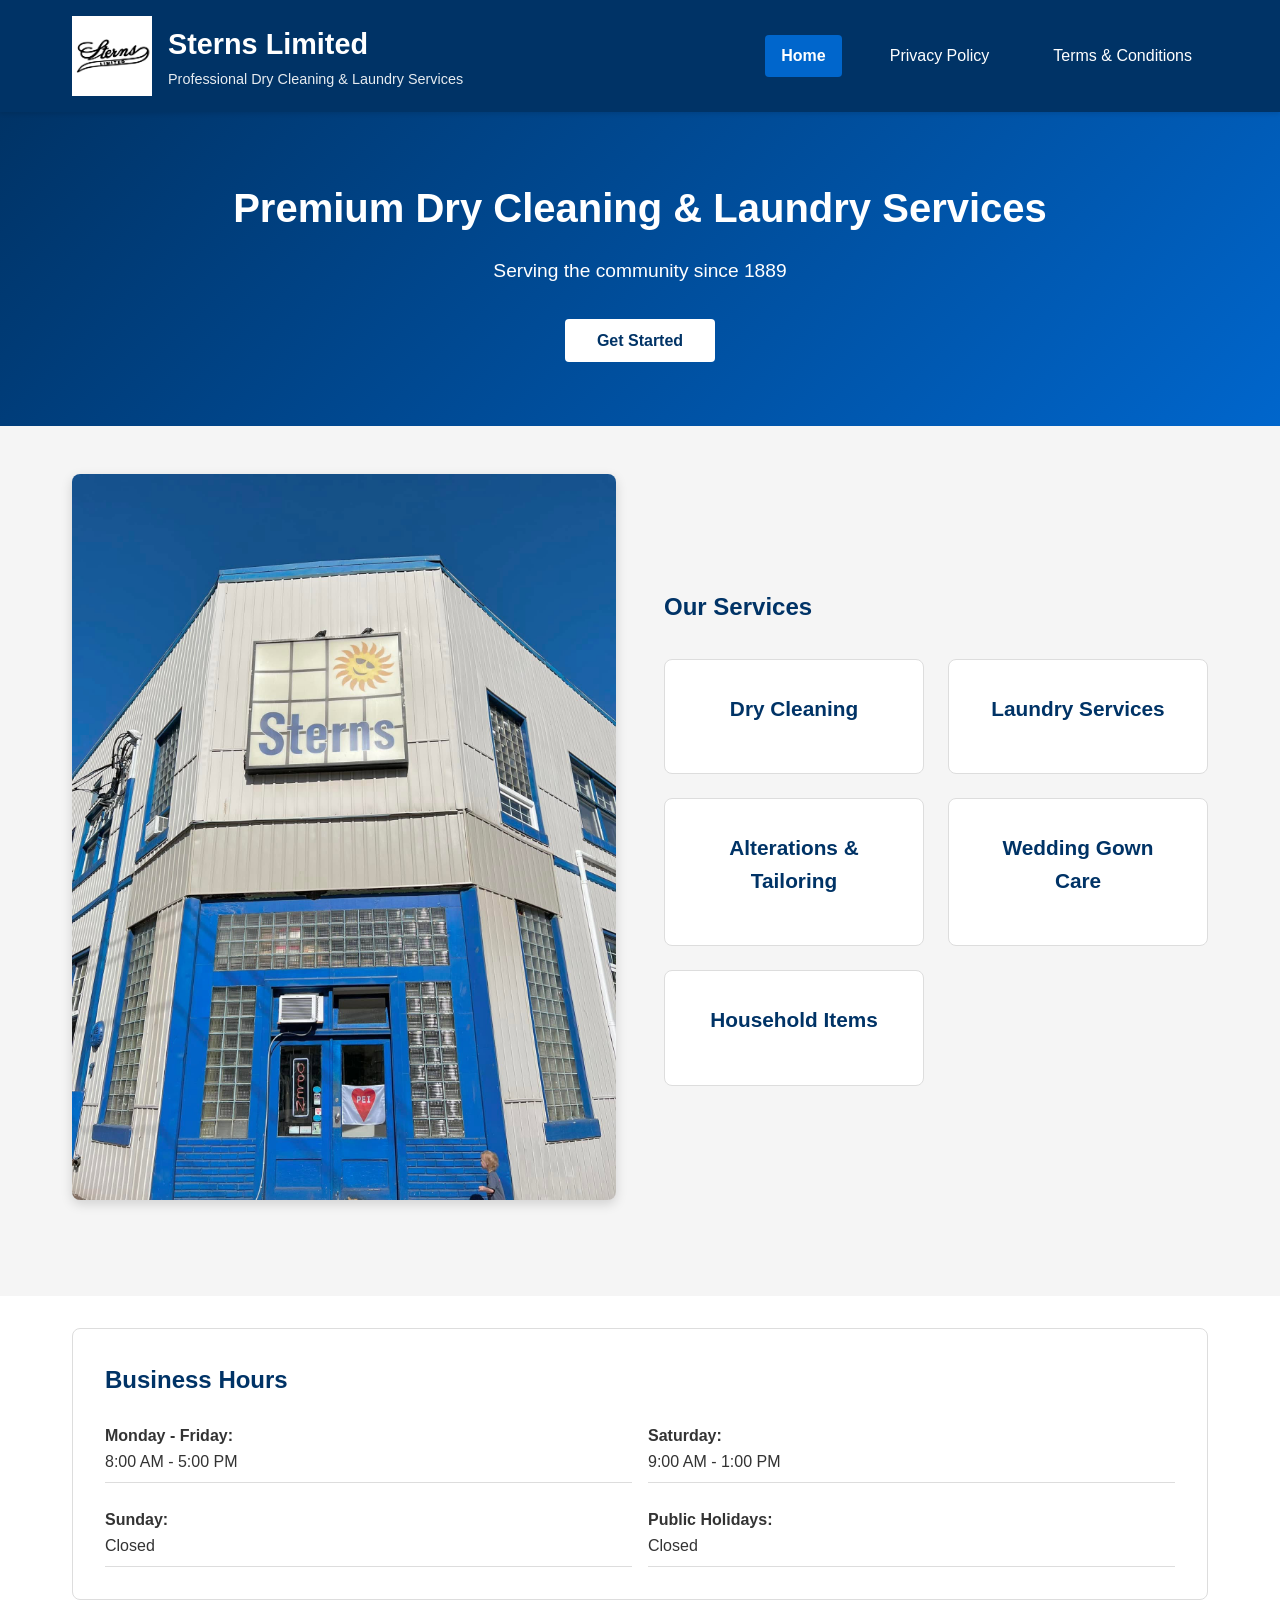
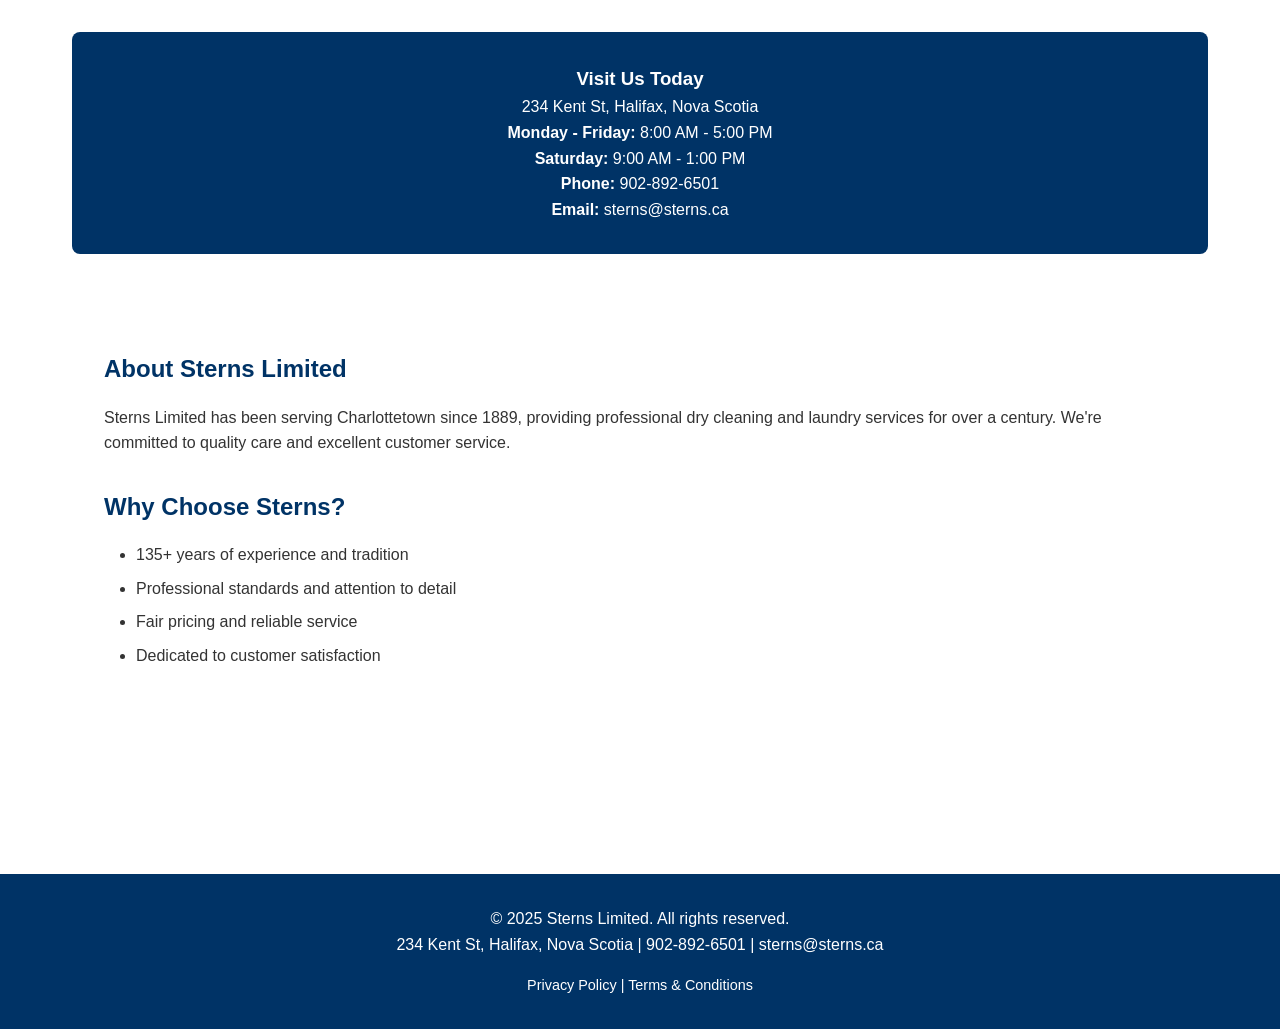
==== index.html @ 57f1f335 "redesign increasing logo size, adding hero image, and reducing information" ====
<!DOCTYPE html>
<html lang="en">
<head>
    <meta charset="UTF-8">
    <meta name="viewport" content="width=device-width, initial-scale=1.0">
    <title>Sterns Limited - Professional Dry Cleaning & Laundry Services</title>
    <link rel="stylesheet" href="styles.css">
</head>
<body>
    <header>
        <div class="container">
            <div class="header-content">
                <div class="logo-section">
                    <div class="logo"></div>
                    <div class="company-title">
                        <h1>Sterns Limited</h1>
                        <p>Professional Dry Cleaning & Laundry Services</p>
                    </div>
                </div>
                <nav>
                    <ul>
                        <li><a href="index.html" class="active">Home</a></li>
                        <li><a href="privacy.html">Privacy Policy</a></li>
                        <li><a href="terms.html">Terms & Conditions</a></li>
                    </ul>
                </nav>
            </div>
        </div>
    </header>

    <div class="hero">
        <div class="container">
            <h2>Premium Dry Cleaning & Laundry Services</h2>
            <p>Serving the community since 1889</p>
            <button class="cta-button">Get Started</button>
        </div>
    </div>

    <div class="services-section">
        <div class="container">
            <div class="services-with-image">
                <img src="sterns-outside.jpg" alt="Sterns Limited storefront" class="hero-image">
                <div class="services-content">
                    <h2>Our Services</h2>
                    <div class="services-grid">
                        <div class="service-card">
                            <h3>Dry Cleaning</h3>
                        </div>
                        <div class="service-card">
                            <h3>Laundry Services</h3>
                        </div>
                        <div class="service-card">
                            <h3>Alterations & Tailoring</h3>
                        </div>
                        <div class="service-card">
                            <h3>Wedding Gown Care</h3>
                        </div>
                        <div class="service-card">
                            <h3>Household Items</h3>
                        </div>
                    </div>
                </div>
            </div>
        </div>
    </div>

    <div class="container">
        <div class="business-hours">
            <h2 style="color: var(--primary-blue); margin-top: 0;">Business Hours</h2>
            <div class="hours-grid">
                <p><strong>Monday - Friday:</strong><br>8:00 AM - 5:00 PM</p>
                <p><strong>Saturday:</strong><br>9:00 AM - 1:00 PM</p>
                <p><strong>Sunday:</strong><br>Closed</p>
                <p><strong>Public Holidays:</strong><br>Closed</p>
            </div>
        </div>

        <div class="contact-section">
            <h3>Visit Us Today</h3>
            <p>234 Kent St, Halifax, Nova Scotia</p>
            <p>
                <strong>Monday - Friday:</strong> 8:00 AM - 5:00 PM<br>
                <strong>Saturday:</strong> 9:00 AM - 1:00 PM<br>
                <strong>Phone:</strong> <a href="tel:902-892-6501">902-892-6501</a><br>
                <strong>Email:</strong> <a href="mailto:sterns@sterns.ca">sterns@sterns.ca</a>
            </p>
        </div>

        <div class="main-content">
            <h2>About Sterns Limited</h2>
            <p>Sterns Limited has been serving Charlottetown since 1889, providing professional dry cleaning and laundry services for over a century. We're committed to quality care and excellent customer service.</p>

            <h2>Why Choose Sterns?</h2>
            <ul>
                <li>135+ years of experience and tradition</li>
                <li>Professional standards and attention to detail</li>
                <li>Fair pricing and reliable service</li>
                <li>Dedicated to customer satisfaction</li>
            </ul>
        </div>
    </div>

    <footer>
        <div class="container">
            <p>&copy; 2025 Sterns Limited. All rights reserved.</p>
            <p>234 Kent St, Halifax, Nova Scotia | <a href="tel:902-892-6501">902-892-6501</a> | <a href="mailto:sterns@sterns.ca">sterns@sterns.ca</a></p>
            <p style="margin-top: 1rem; font-size: 0.9rem;">
                <a href="privacy.html">Privacy Policy</a> | 
                <a href="terms.html">Terms & Conditions</a>
            </p>
        </div>
    </footer>
</body>
</html>
---- styles.css ----
* {
    margin: 0;
    padding: 0;
    box-sizing: border-box;
}

:root {
    --primary-blue: #003366;
    --light-blue: #0066cc;
    --white: #ffffff;
    --light-gray: #f5f5f5;
    --dark-gray: #333333;
    --border-gray: #ddd;
}

body {
    font-family: 'Segoe UI', Tahoma, Geneva, Verdana, sans-serif;
    line-height: 1.6;
    color: var(--dark-gray);
    background-color: var(--white);
}

header {
    background-color: var(--primary-blue);
    color: var(--white);
    padding: 1rem 0;
    position: sticky;
    top: 0;
    z-index: 1000;
    box-shadow: 0 2px 4px rgba(0, 0, 0, 0.1);
}

.container {
    max-width: 1200px;
    margin: 0 auto;
    padding: 0 2rem;
}

.header-content {
    display: flex;
    justify-content: space-between;
    align-items: center;
}

.logo-section {
    display: flex;
    align-items: center;
    gap: 1rem;
}

.logo {
    width: 80px;
    height: 80px;
    background-image: url('logo.png');
    background-size: contain;
    background-repeat: no-repeat;
    background-position: center;
}

.company-title h1 {
    font-size: 1.8rem;
    margin: 0;
}

.company-title p {
    font-size: 0.9rem;
    margin: 0;
    opacity: 0.9;
}

nav ul {
    list-style: none;
    display: flex;
    gap: 2rem;
    flex-wrap: wrap;
    align-items: center;
}

nav a {
    color: var(--white);
    text-decoration: none;
    padding: 0.5rem 1rem;
    transition: background-color 0.3s;
    border-radius: 4px;
    display: inline-block;
}

nav a:hover {
    background-color: var(--light-blue);
}

nav a.active {
    background-color: var(--light-blue);
    font-weight: bold;
}

.hero {
    background: linear-gradient(135deg, var(--primary-blue) 0%, var(--light-blue) 100%);
    color: var(--white);
    padding: 4rem 2rem;
    text-align: center;
}

.hero h2 {
    font-size: 2.5rem;
    margin-bottom: 1rem;
}

.hero p {
    font-size: 1.2rem;
    margin-bottom: 2rem;
}

.cta-button {
    background-color: var(--white);
    color: var(--primary-blue);
    padding: 0.8rem 2rem;
    border: none;
    border-radius: 4px;
    font-size: 1rem;
    font-weight: bold;
    cursor: pointer;
    transition: transform 0.3s, box-shadow 0.3s;
}

.cta-button:hover {
    transform: translateY(-2px);
    box-shadow: 0 4px 12px rgba(0, 0, 0, 0.2);
}

.services-section {
    padding: 3rem 2rem;
    background-color: var(--light-gray);
}

.services-with-image {
    display: grid;
    grid-template-columns: 1fr 1fr;
    gap: 3rem;
    align-items: center;
    margin-bottom: 3rem;
}

.hero-image {
    width: 100%;
    border-radius: 8px;
    box-shadow: 0 4px 12px rgba(0, 0, 0, 0.15);
}

.services-content h2 {
    color: var(--primary-blue);
    margin-bottom: 1.5rem;
    font-size: 1.5rem;
}

.services-grid {
    display: grid;
    grid-template-columns: repeat(auto-fit, minmax(200px, 1fr));
    gap: 1.5rem;
    margin-top: 2rem;
}

.service-card {
    background-color: var(--white);
    padding: 2rem;
    border-radius: 8px;
    border: 1px solid var(--border-gray);
    text-align: center;
    transition: transform 0.3s, box-shadow 0.3s;
}

.service-card:hover {
    transform: translateY(-4px);
    box-shadow: 0 6px 20px rgba(0, 102, 204, 0.1);
}

.service-card h3 {
    color: var(--primary-blue);
    margin-bottom: 1rem;
    font-size: 1.3rem;
}

.business-hours {
    background-color: var(--white);
    padding: 2rem;
    border: 1px solid var(--border-gray);
    border-radius: 8px;
    margin: 2rem 0;
}

.hours-grid {
    display: grid;
    grid-template-columns: 1fr 1fr;
    gap: 1rem;
    margin-top: 1rem;
}

.hours-grid p {
    padding: 0.5rem 0;
    border-bottom: 1px solid var(--border-gray);
}

.contact-section {
    background-color: var(--primary-blue);
    color: var(--white);
    padding: 2rem;
    border-radius: 8px;
    margin: 2rem 0;
    text-align: center;
}

.contact-section h3 {
    color: white;
    margin-top: 0;
}

.contact-section p {
    color: white;
}

.contact-section a {
    color: white;
    text-decoration: none;
}

.contact-section a:hover {
    text-decoration: underline;
}

.main-content {
    padding: 2rem;
    min-height: 60vh;
}

.main-content h2 {
    color: var(--primary-blue);
    margin-top: 2rem;
    margin-bottom: 1rem;
}

.main-content ul {
    margin: 1rem 0 1rem 2rem;
}

.main-content li {
    margin-bottom: 0.5rem;
}

.main-content strong {
    color: var(--primary-blue);
}

footer {
    background-color: var(--primary-blue);
    color: var(--white);
    text-align: center;
    padding: 2rem;
    margin-top: 3rem;
}

footer a {
    color: var(--white);
    text-decoration: none;
}

footer a:hover {
    text-decoration: underline;
}

footer button {
    background: none;
    border: none;
    color: white;
    cursor: pointer;
    text-decoration: underline;
    padding: 0;
    font-size: 0.9rem;
}

footer button:hover {
    text-decoration: underline;
}

@media (max-width: 768px) {
    .header-content {
        flex-direction: column;
        gap: 1rem;
    }

    nav ul {
        gap: 1rem;
    }

    .hours-grid {
        grid-template-columns: 1fr;
    }

    .hero h2 {
        font-size: 1.8rem;
    }

    .hero p {
        font-size: 1rem;
    }

    .services-with-image {
        grid-template-columns: 1fr;
        gap: 2rem;
    }
}
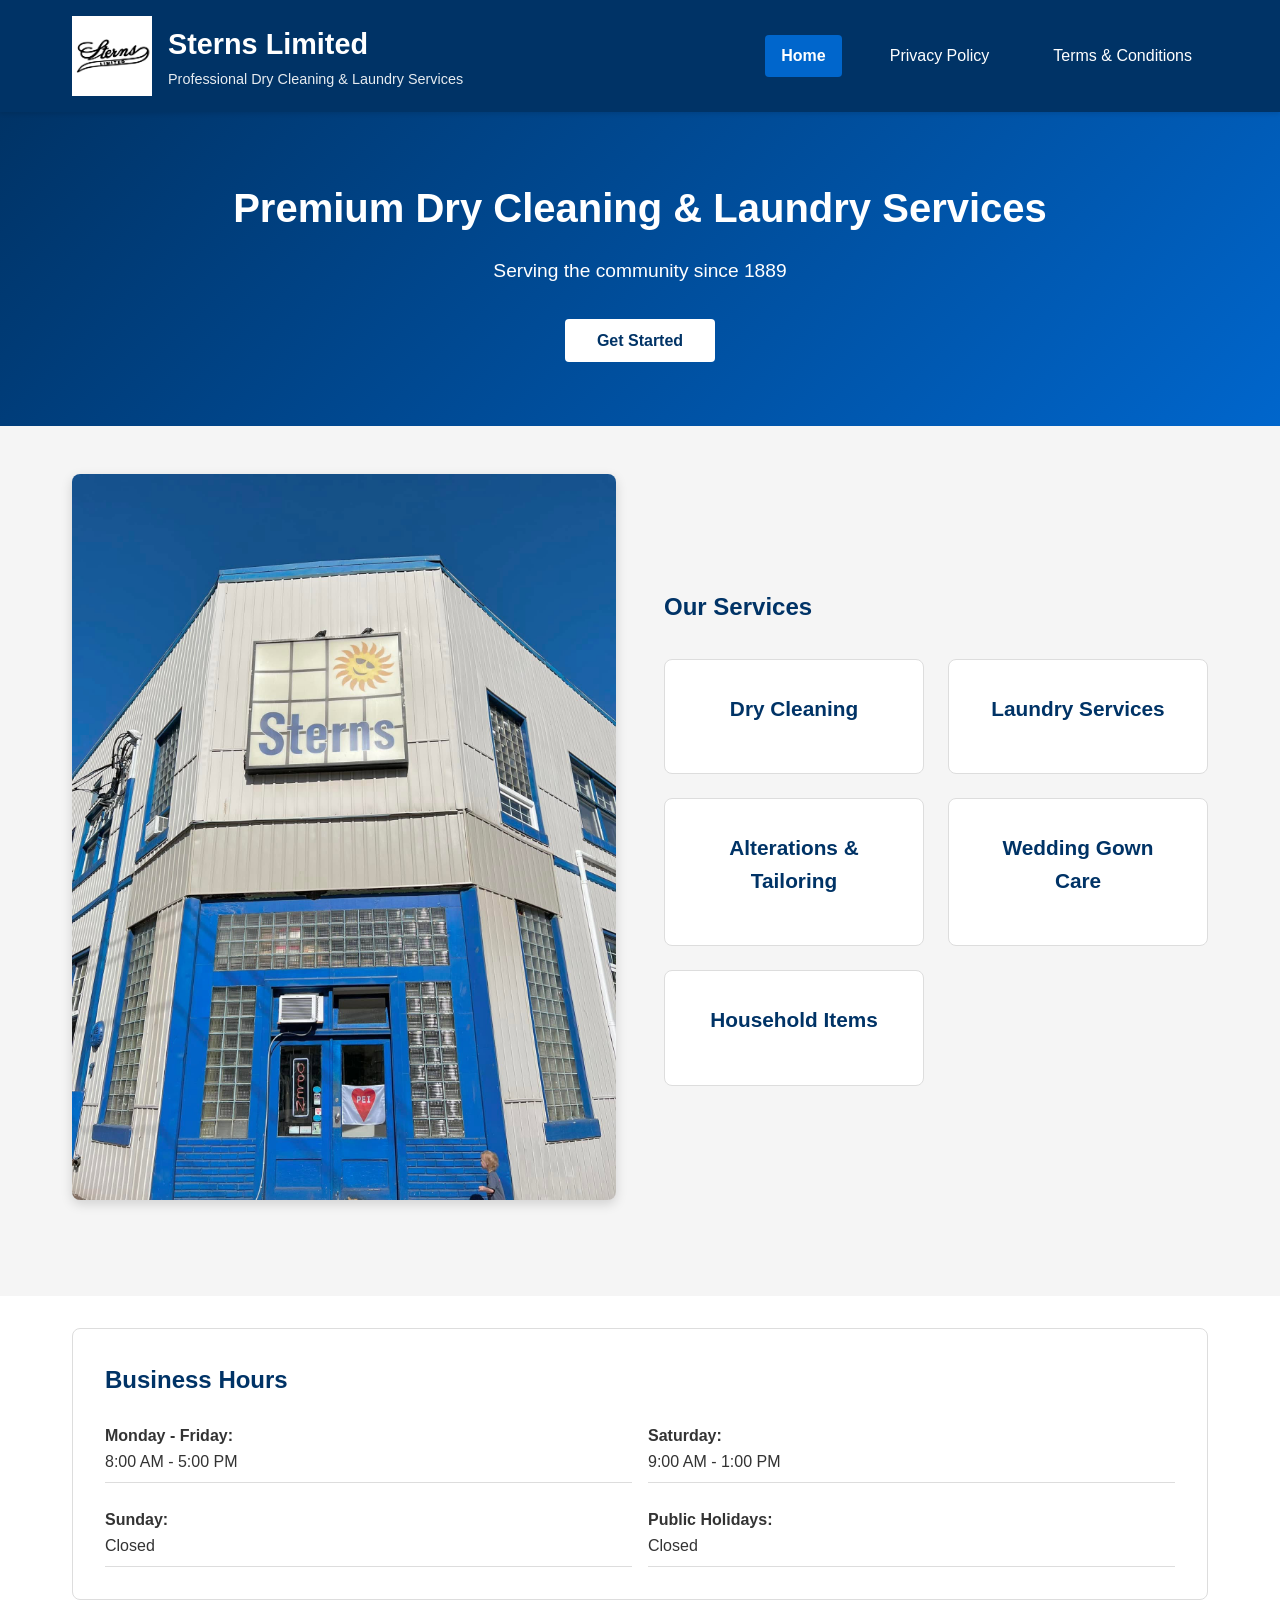
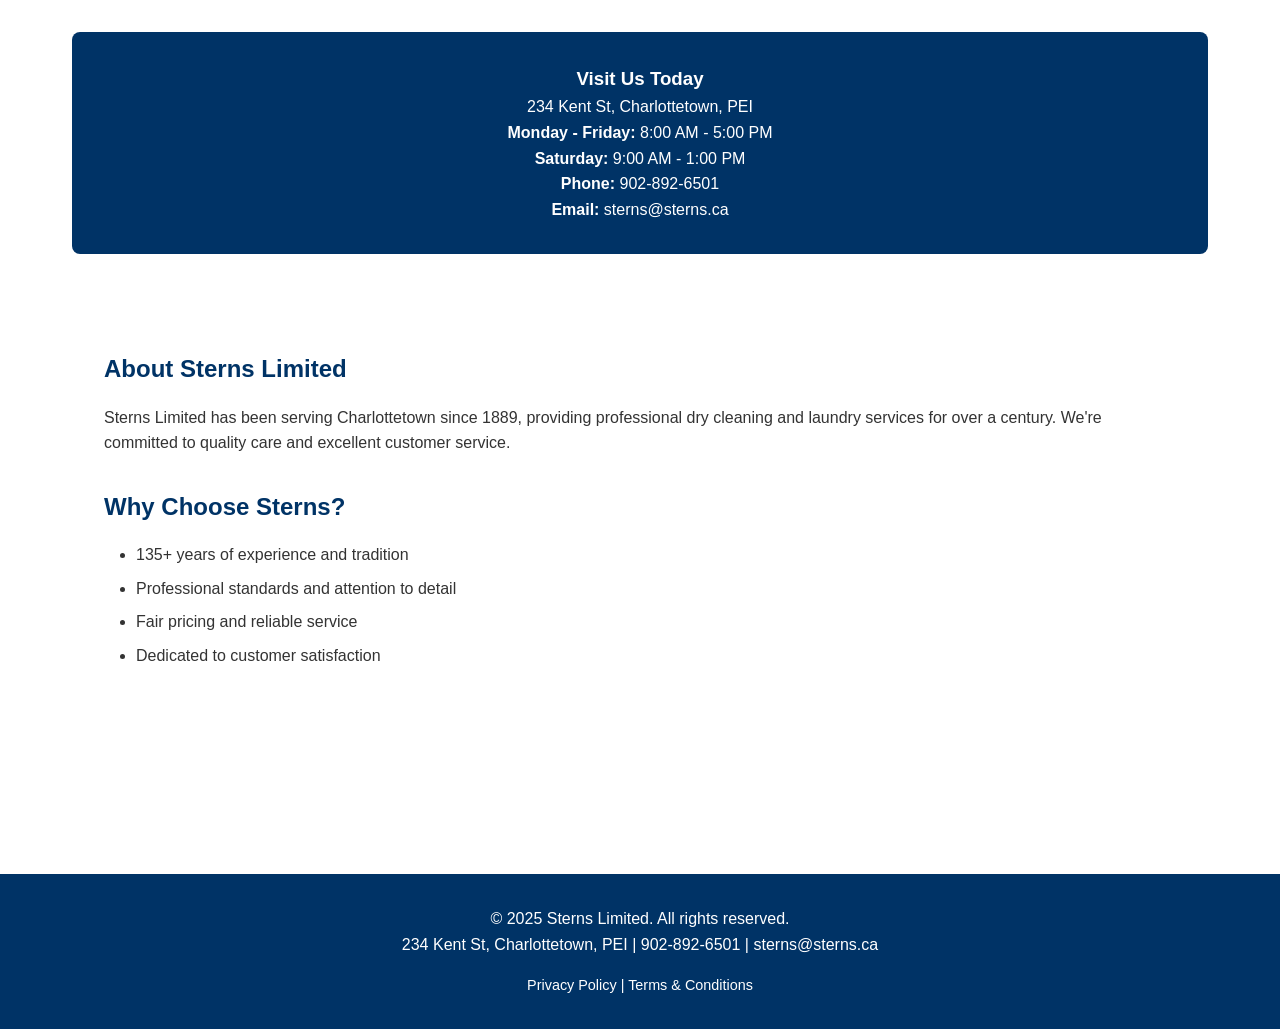
==== commit 0e4a4217: "update date" ====
--- a/index.html
+++ b/index.html
@@ -77,7 +77,7 @@
 
         <div class="contact-section">
             <h3>Visit Us Today</h3>
-            <p>234 Kent St, Halifax, Nova Scotia</p>
+            <p>234 Kent St, Charlottetown, PEI</p>
             <p>
                 <strong>Monday - Friday:</strong> 8:00 AM - 5:00 PM<br>
                 <strong>Saturday:</strong> 9:00 AM - 1:00 PM<br>
@@ -103,7 +103,7 @@
     <footer>
         <div class="container">
             <p>&copy; 2025 Sterns Limited. All rights reserved.</p>
-            <p>234 Kent St, Halifax, Nova Scotia | <a href="tel:902-892-6501">902-892-6501</a> | <a href="mailto:sterns@sterns.ca">sterns@sterns.ca</a></p>
+            <p>234 Kent St, Charlottetown, PEI | <a href="tel:902-892-6501">902-892-6501</a> | <a href="mailto:sterns@sterns.ca">sterns@sterns.ca</a></p>
             <p style="margin-top: 1rem; font-size: 0.9rem;">
                 <a href="privacy.html">Privacy Policy</a> | 
                 <a href="terms.html">Terms & Conditions</a>
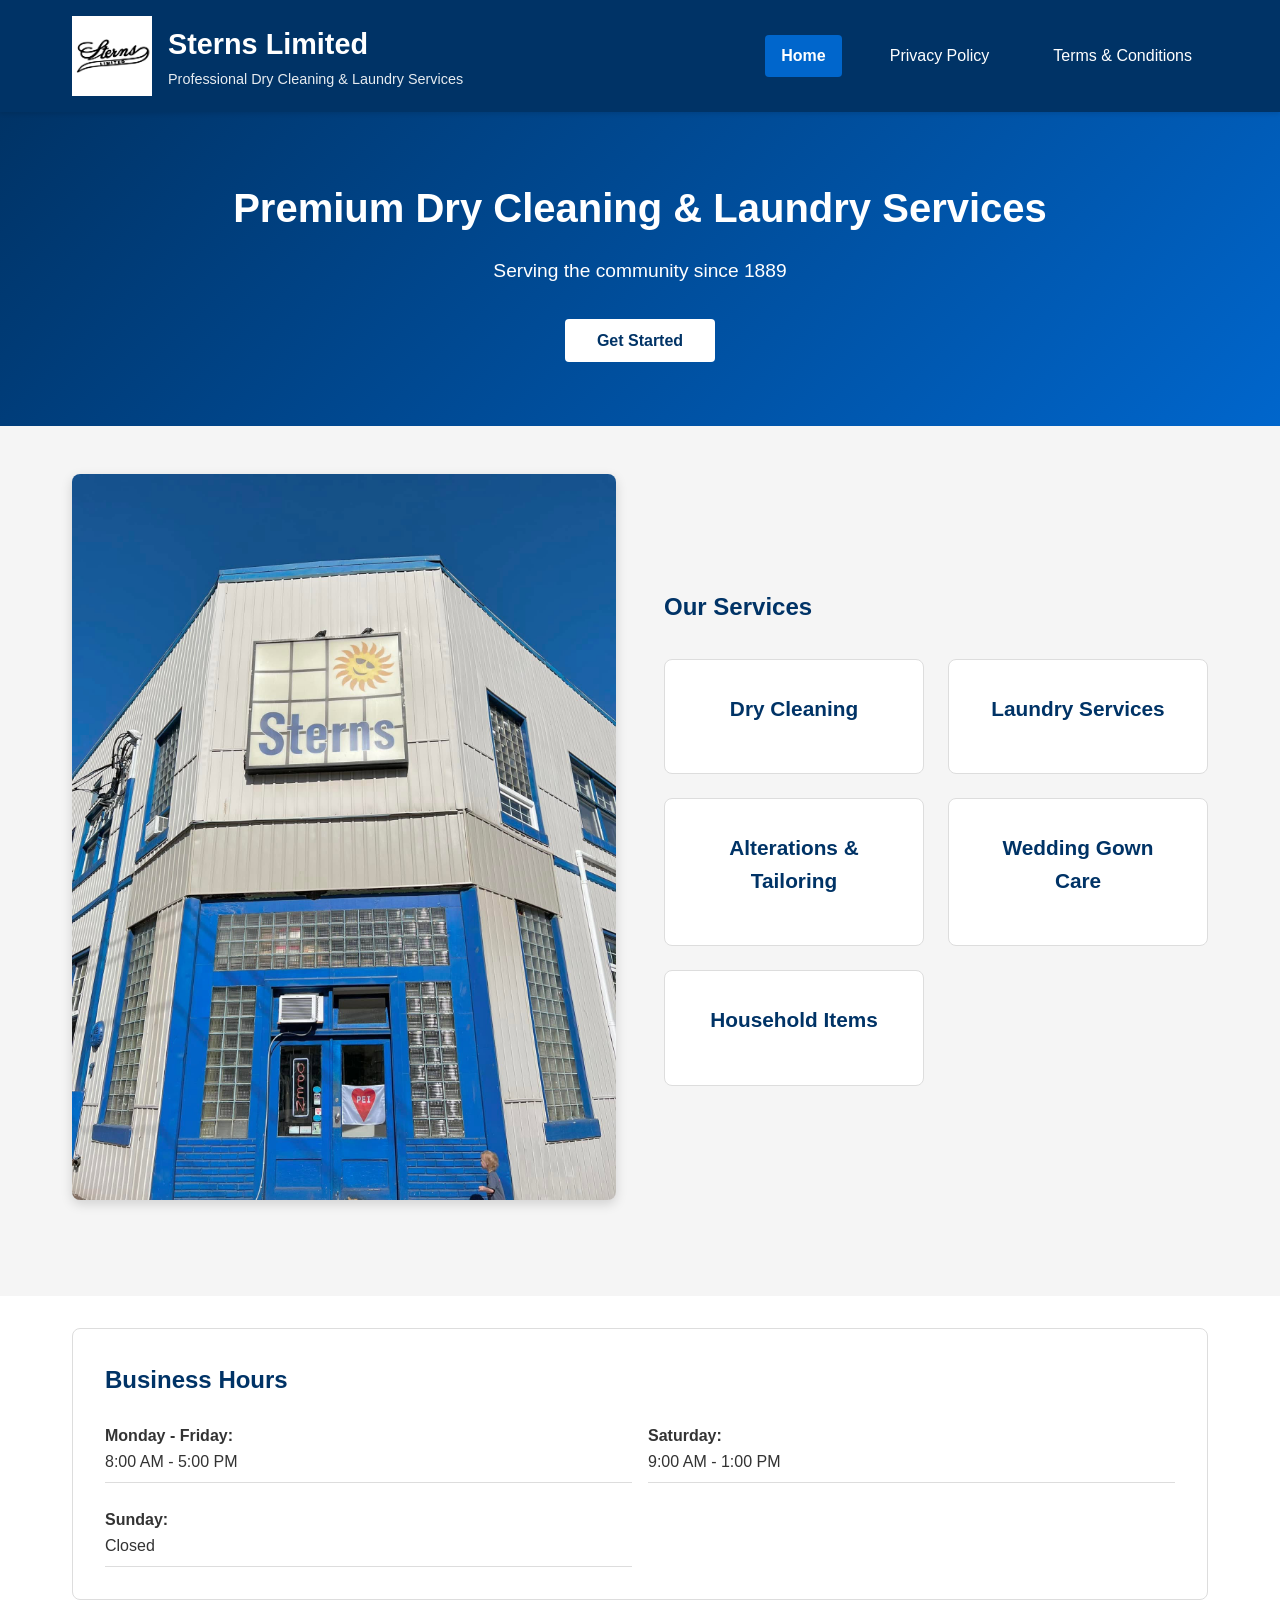
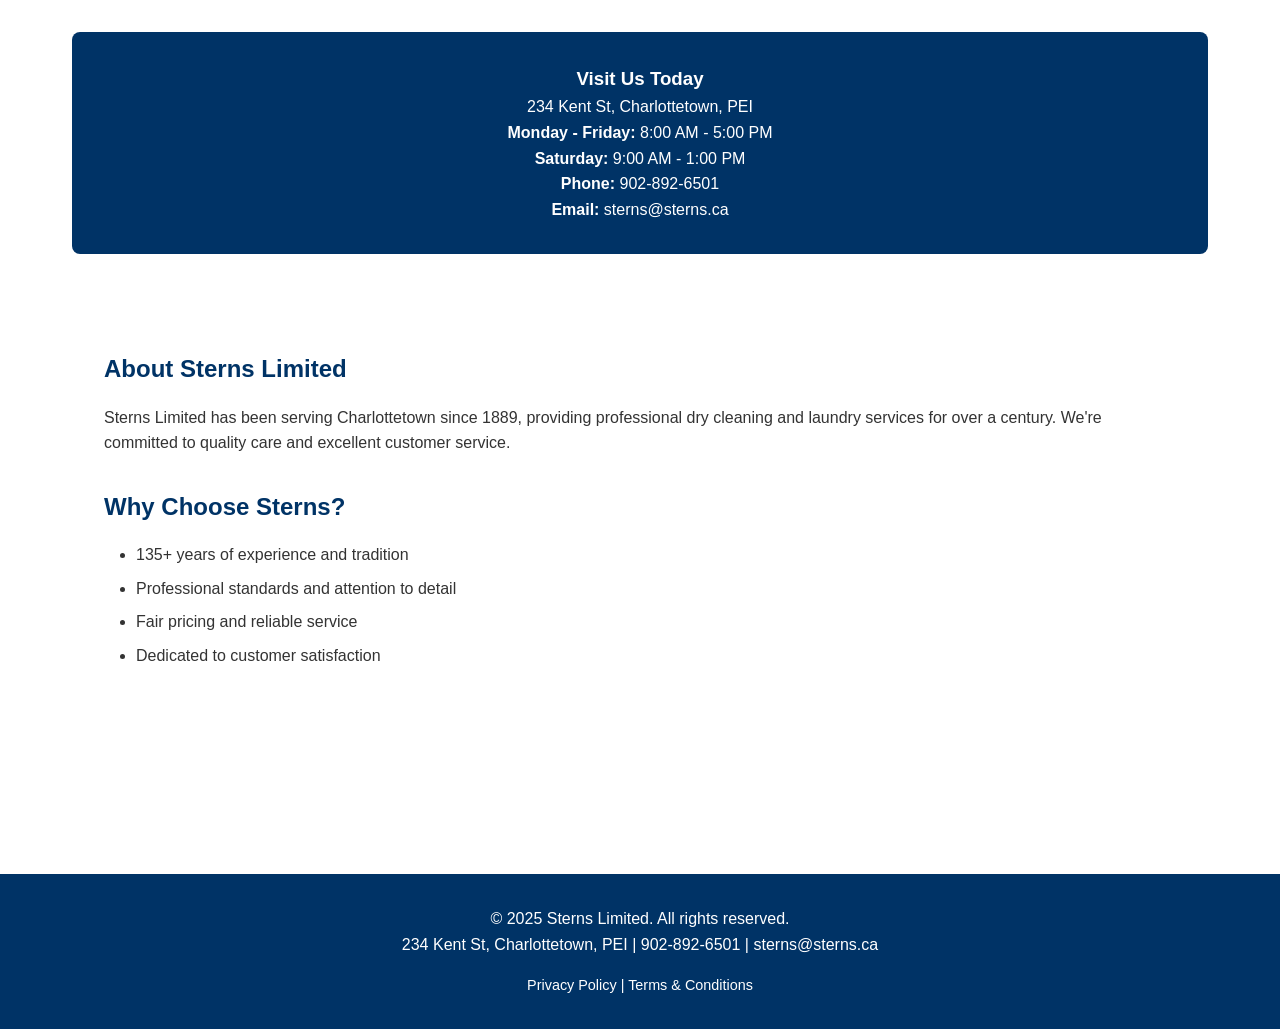
==== commit ef7682b3: "update hours" ====
--- a/index.html
+++ b/index.html
@@ -71,7 +71,6 @@
                 <p><strong>Monday - Friday:</strong><br>8:00 AM - 5:00 PM</p>
                 <p><strong>Saturday:</strong><br>9:00 AM - 1:00 PM</p>
                 <p><strong>Sunday:</strong><br>Closed</p>
-                <p><strong>Public Holidays:</strong><br>Closed</p>
             </div>
         </div>
 
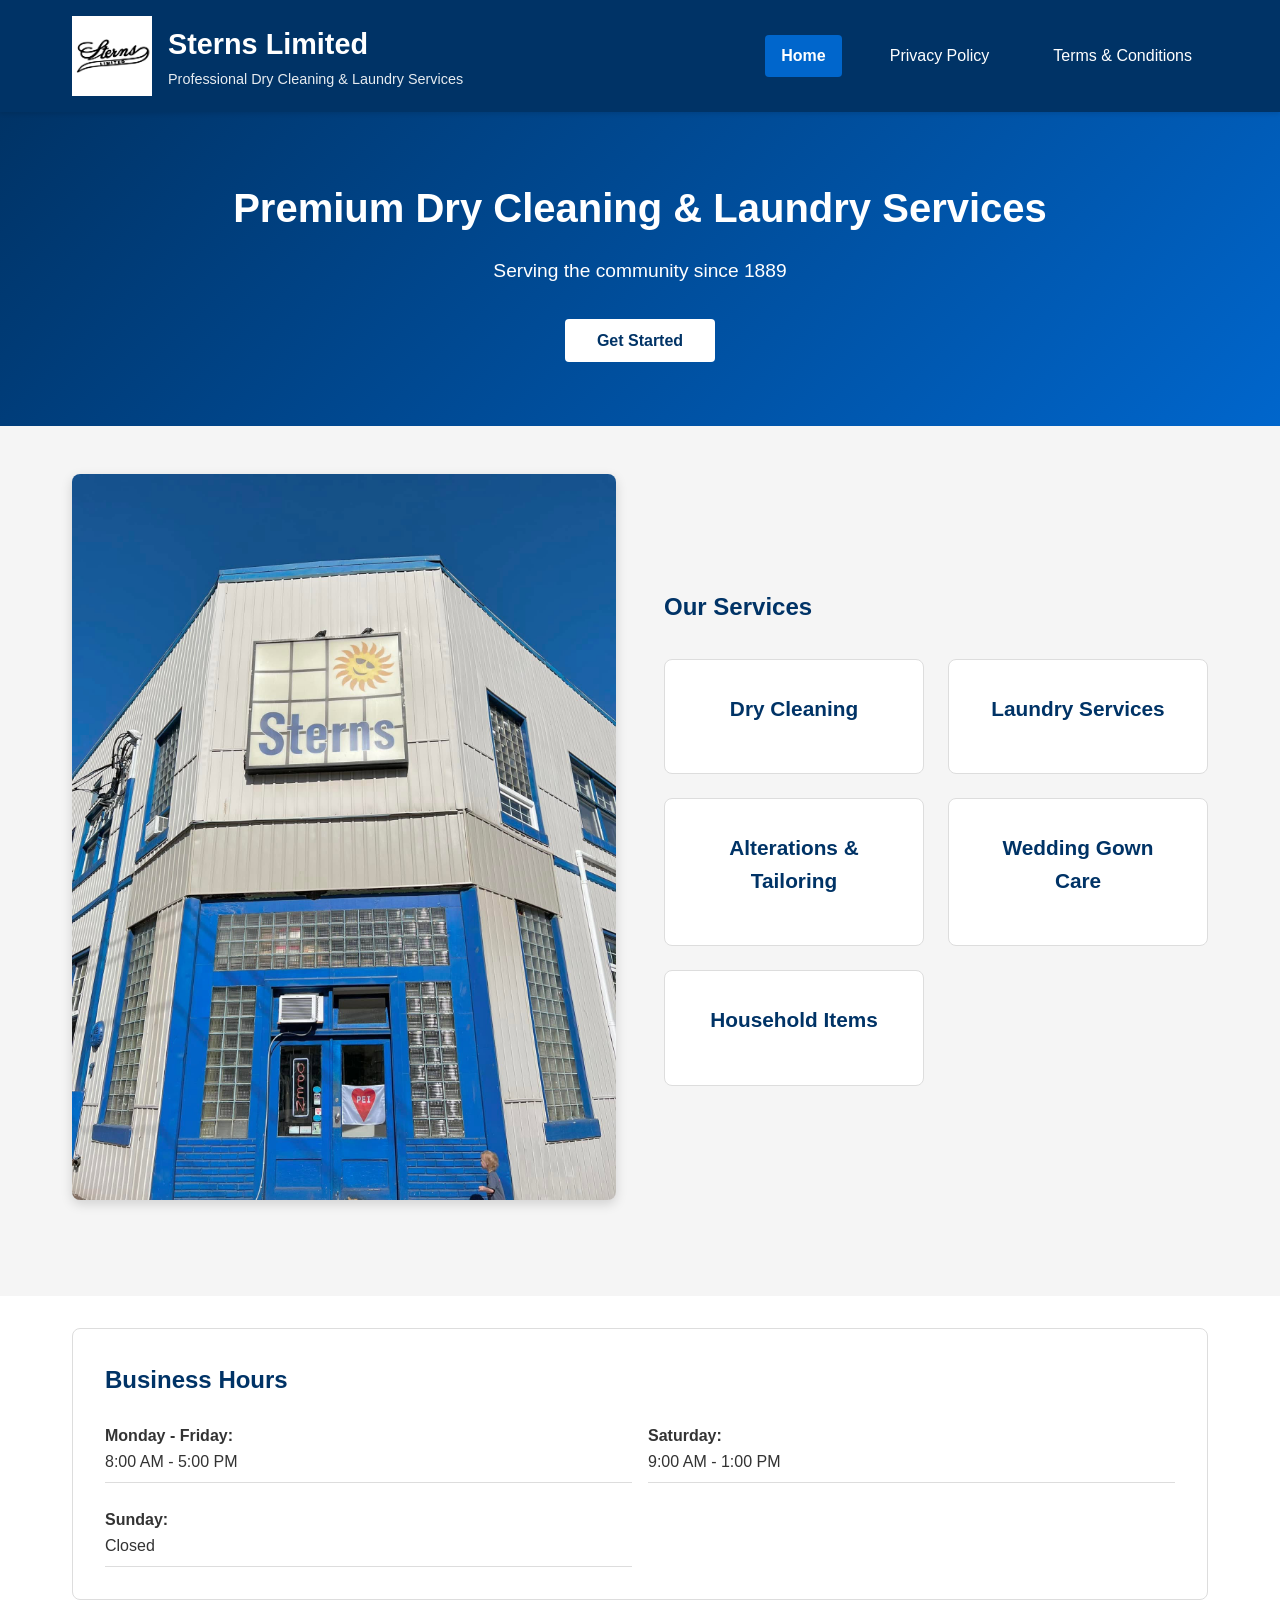
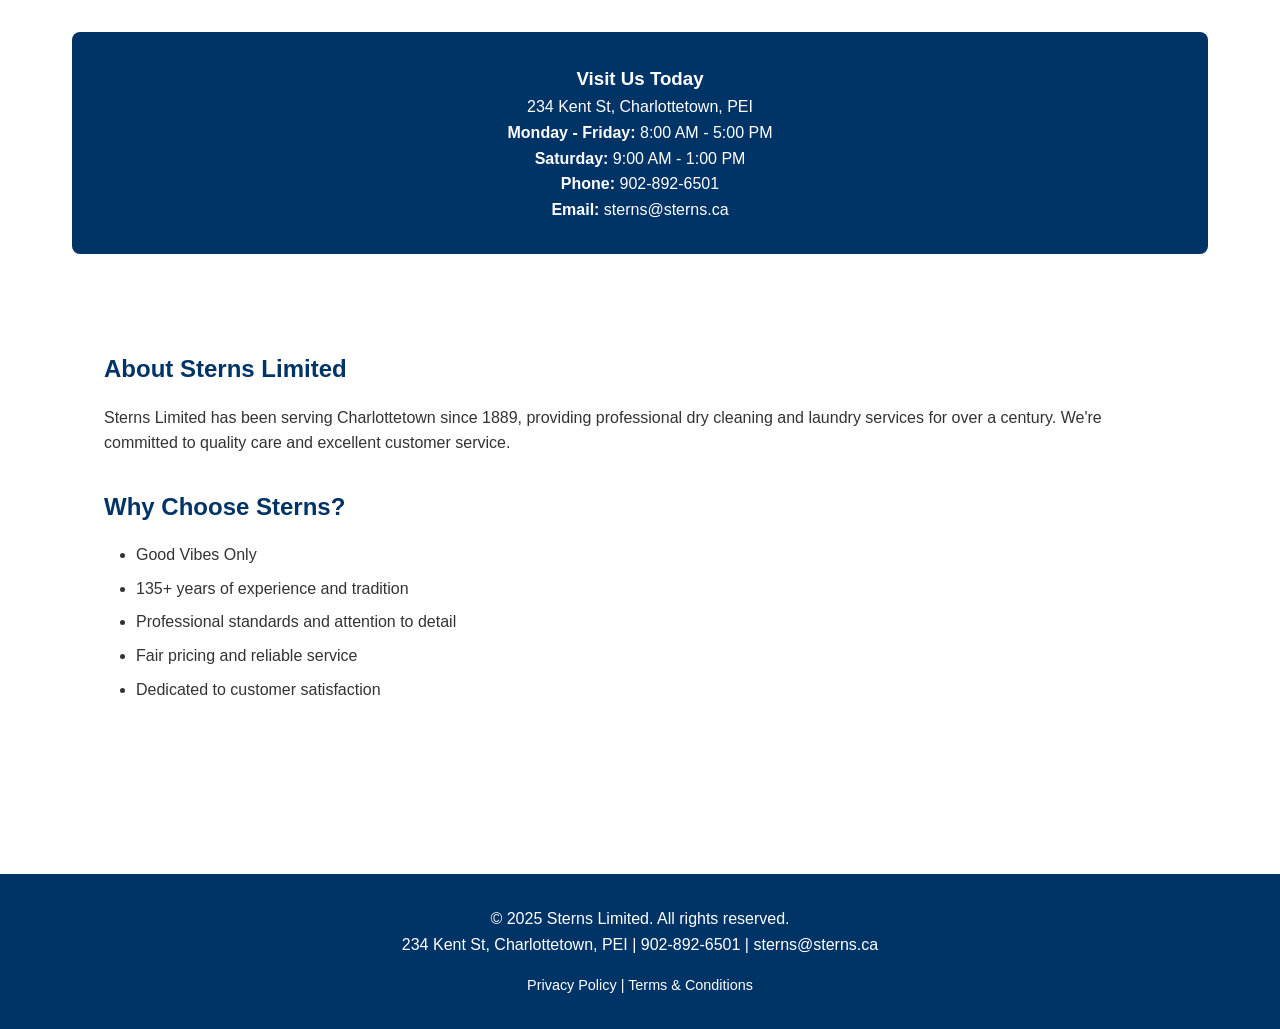
==== commit 04044e8d: "update added good vibes only" ====
--- a/index.html
+++ b/index.html
@@ -91,6 +91,7 @@
 
             <h2>Why Choose Sterns?</h2>
             <ul>
+                <li>Good Vibes Only</li>
                 <li>135+ years of experience and tradition</li>
                 <li>Professional standards and attention to detail</li>
                 <li>Fair pricing and reliable service</li>
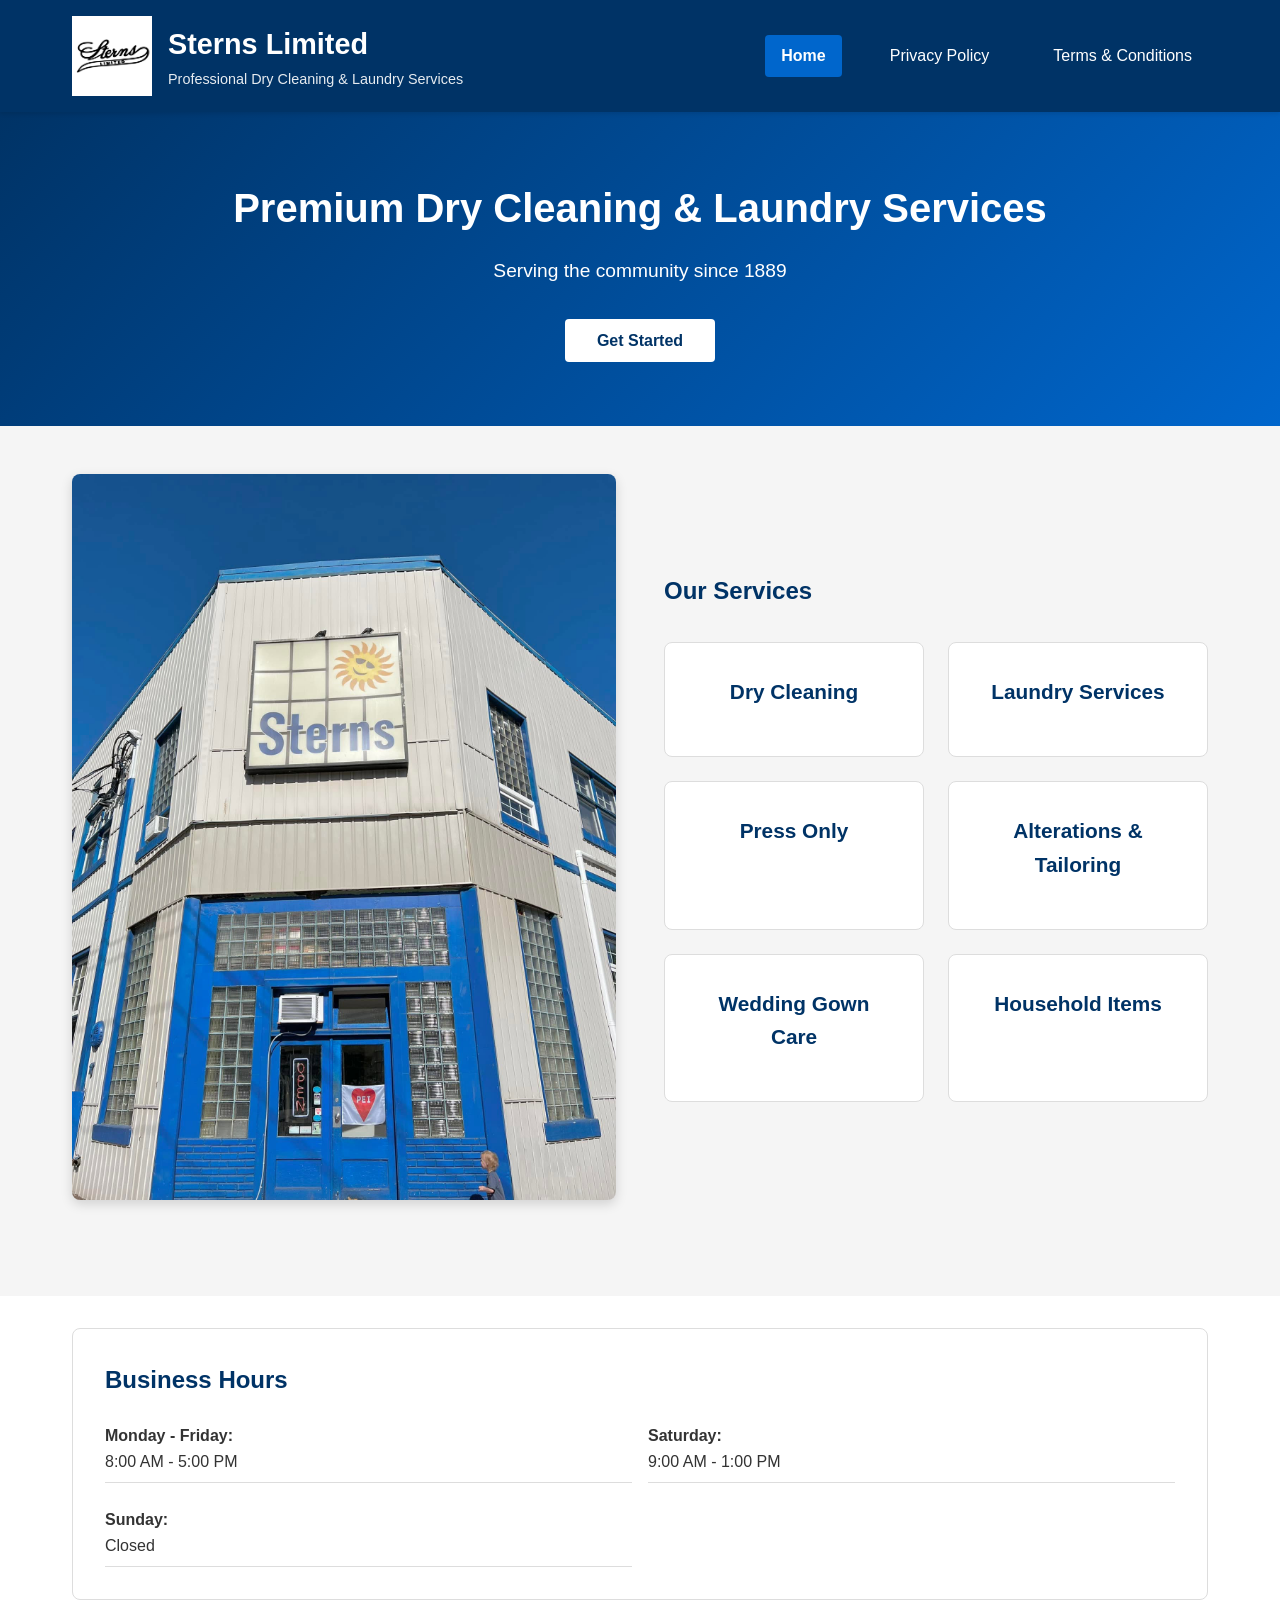
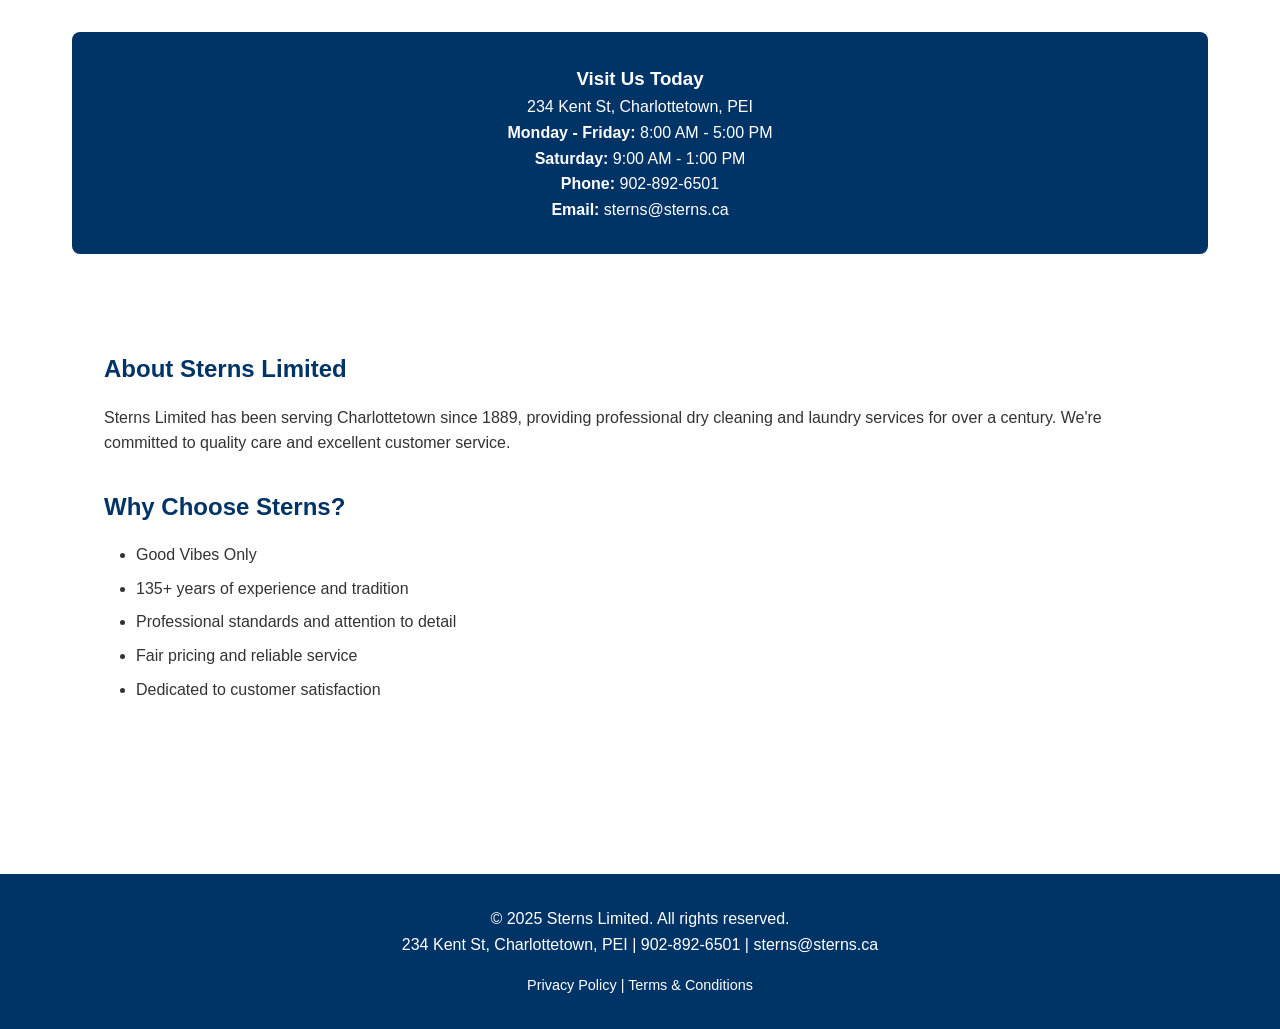
==== commit 234bd1cf: "adding press only" ====
--- a/index.html
+++ b/index.html
@@ -48,6 +48,9 @@
                         </div>
                         <div class="service-card">
                             <h3>Laundry Services</h3>
+                        </div>
+                        <div class="service-card">
+                            <h3>Press Only</h3>
                         </div>
                         <div class="service-card">
                             <h3>Alterations & Tailoring</h3>
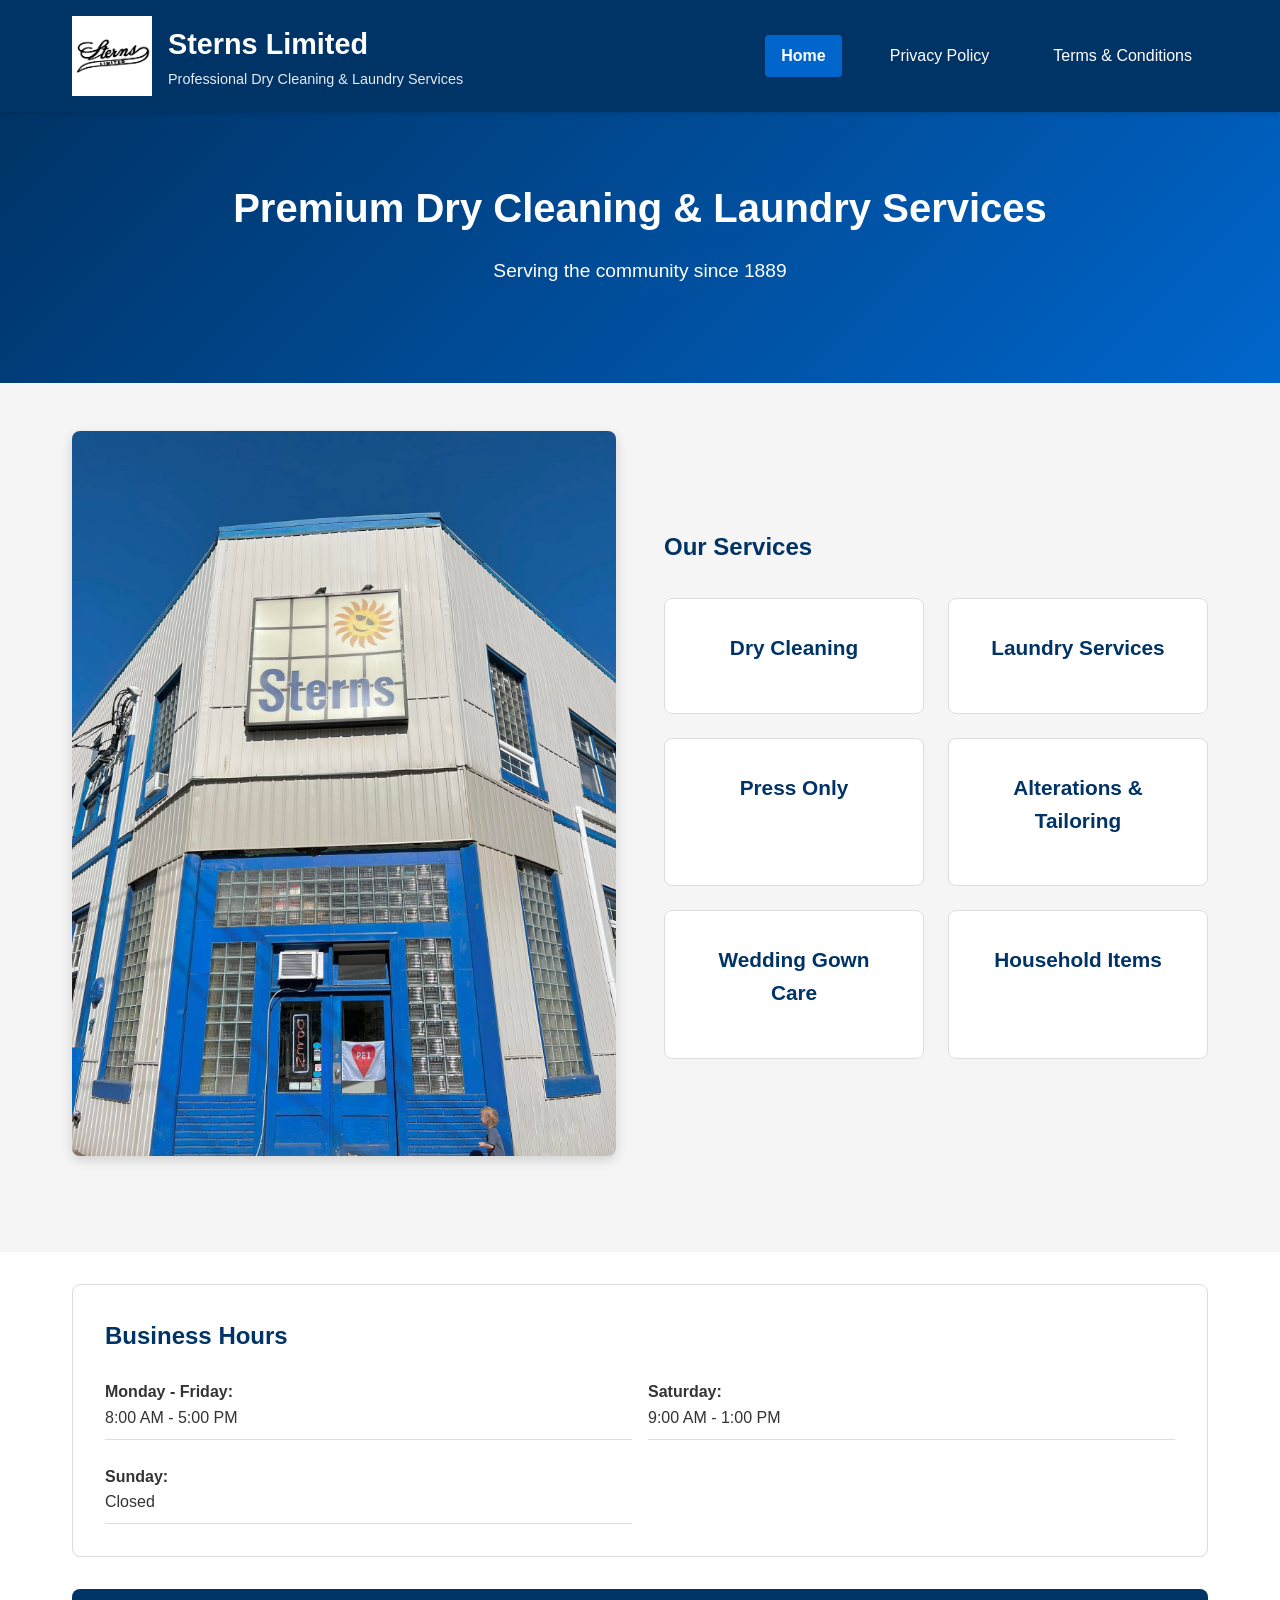
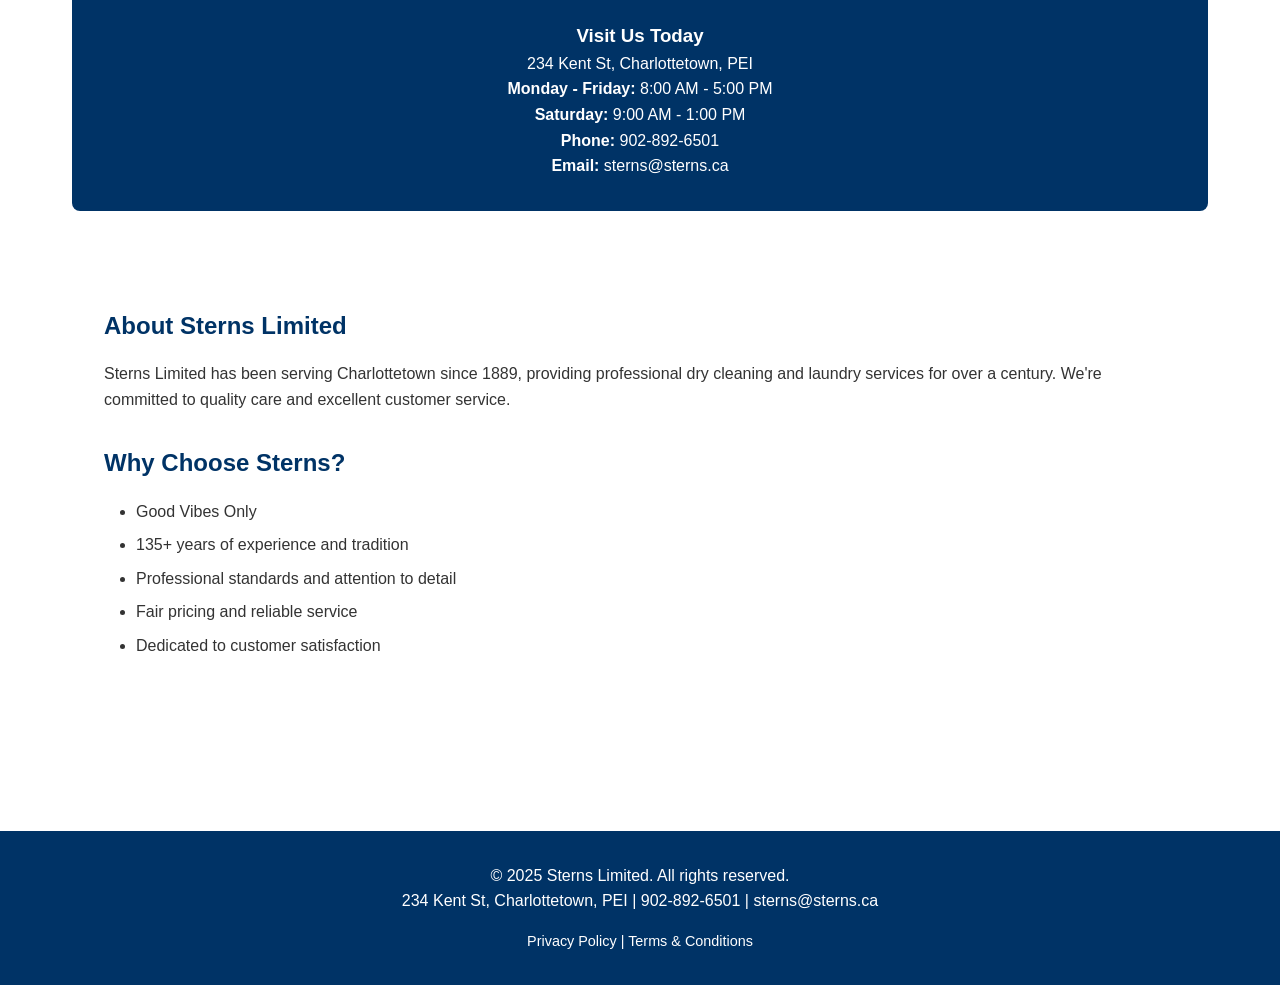
==== commit 768b0d1c: "remove get started button" ====
--- a/index.html
+++ b/index.html
@@ -32,7 +32,6 @@
         <div class="container">
             <h2>Premium Dry Cleaning & Laundry Services</h2>
             <p>Serving the community since 1889</p>
-            <button class="cta-button">Get Started</button>
         </div>
     </div>
 
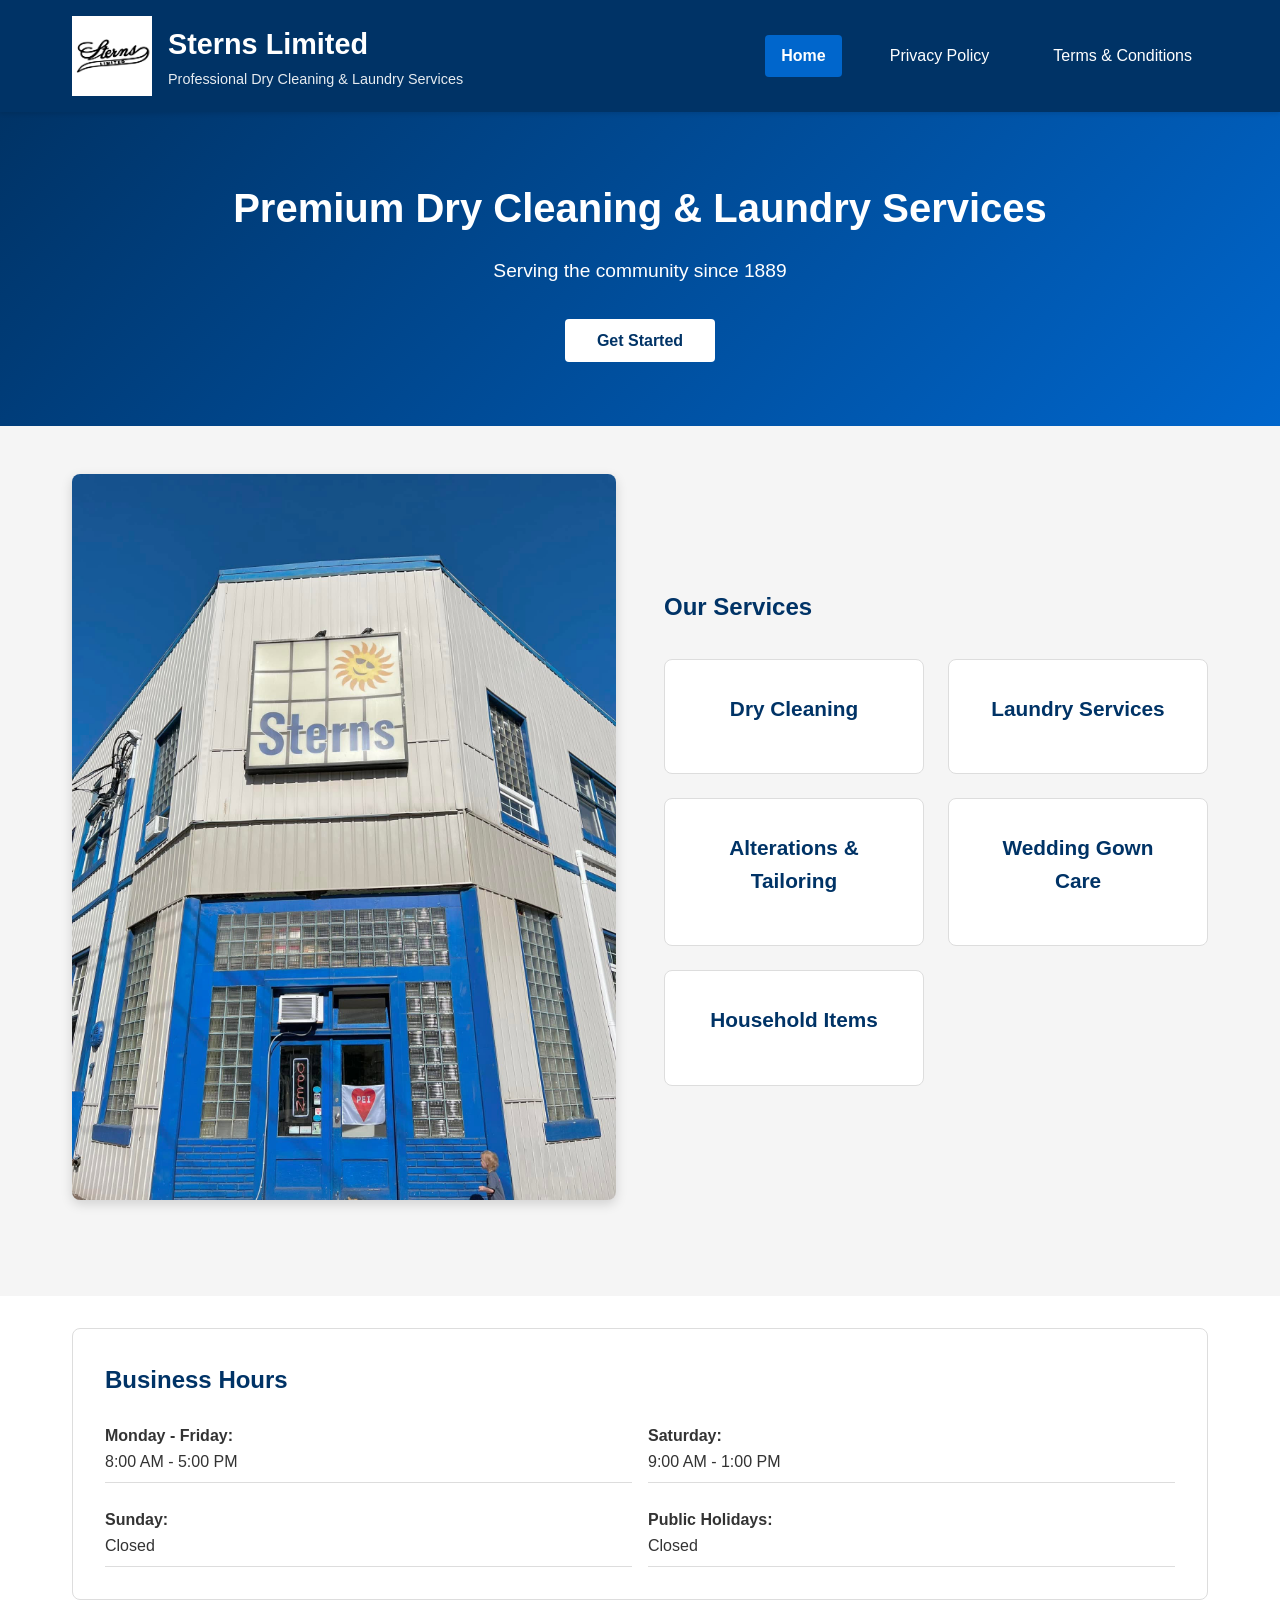
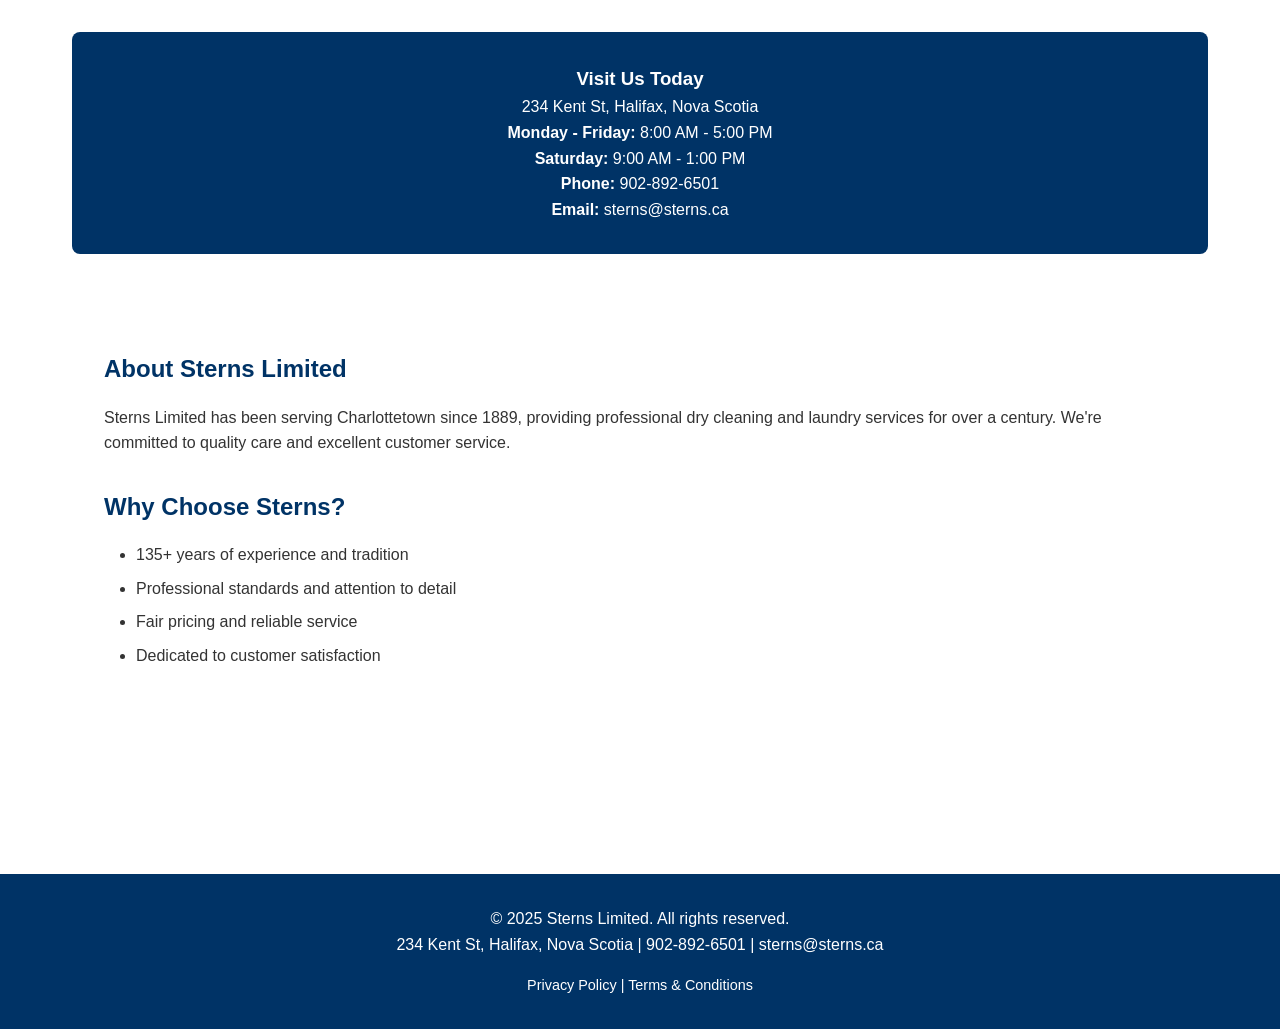
==== commit e0720d8f: "Add files via upload" ====
--- a/index.html
+++ b/index.html
@@ -32,6 +32,7 @@
         <div class="container">
             <h2>Premium Dry Cleaning & Laundry Services</h2>
             <p>Serving the community since 1889</p>
+            <button class="cta-button">Get Started</button>
         </div>
     </div>
 
@@ -47,9 +48,6 @@
                         </div>
                         <div class="service-card">
                             <h3>Laundry Services</h3>
-                        </div>
-                        <div class="service-card">
-                            <h3>Press Only</h3>
                         </div>
                         <div class="service-card">
                             <h3>Alterations & Tailoring</h3>
@@ -73,12 +71,13 @@
                 <p><strong>Monday - Friday:</strong><br>8:00 AM - 5:00 PM</p>
                 <p><strong>Saturday:</strong><br>9:00 AM - 1:00 PM</p>
                 <p><strong>Sunday:</strong><br>Closed</p>
+                <p><strong>Public Holidays:</strong><br>Closed</p>
             </div>
         </div>
 
         <div class="contact-section">
             <h3>Visit Us Today</h3>
-            <p>234 Kent St, Charlottetown, PEI</p>
+            <p>234 Kent St, Halifax, Nova Scotia</p>
             <p>
                 <strong>Monday - Friday:</strong> 8:00 AM - 5:00 PM<br>
                 <strong>Saturday:</strong> 9:00 AM - 1:00 PM<br>
@@ -93,7 +92,6 @@
 
             <h2>Why Choose Sterns?</h2>
             <ul>
-                <li>Good Vibes Only</li>
                 <li>135+ years of experience and tradition</li>
                 <li>Professional standards and attention to detail</li>
                 <li>Fair pricing and reliable service</li>
@@ -105,7 +103,7 @@
     <footer>
         <div class="container">
             <p>&copy; 2025 Sterns Limited. All rights reserved.</p>
-            <p>234 Kent St, Charlottetown, PEI | <a href="tel:902-892-6501">902-892-6501</a> | <a href="mailto:sterns@sterns.ca">sterns@sterns.ca</a></p>
+            <p>234 Kent St, Halifax, Nova Scotia | <a href="tel:902-892-6501">902-892-6501</a> | <a href="mailto:sterns@sterns.ca">sterns@sterns.ca</a></p>
             <p style="margin-top: 1rem; font-size: 0.9rem;">
                 <a href="privacy.html">Privacy Policy</a> | 
                 <a href="terms.html">Terms & Conditions</a>
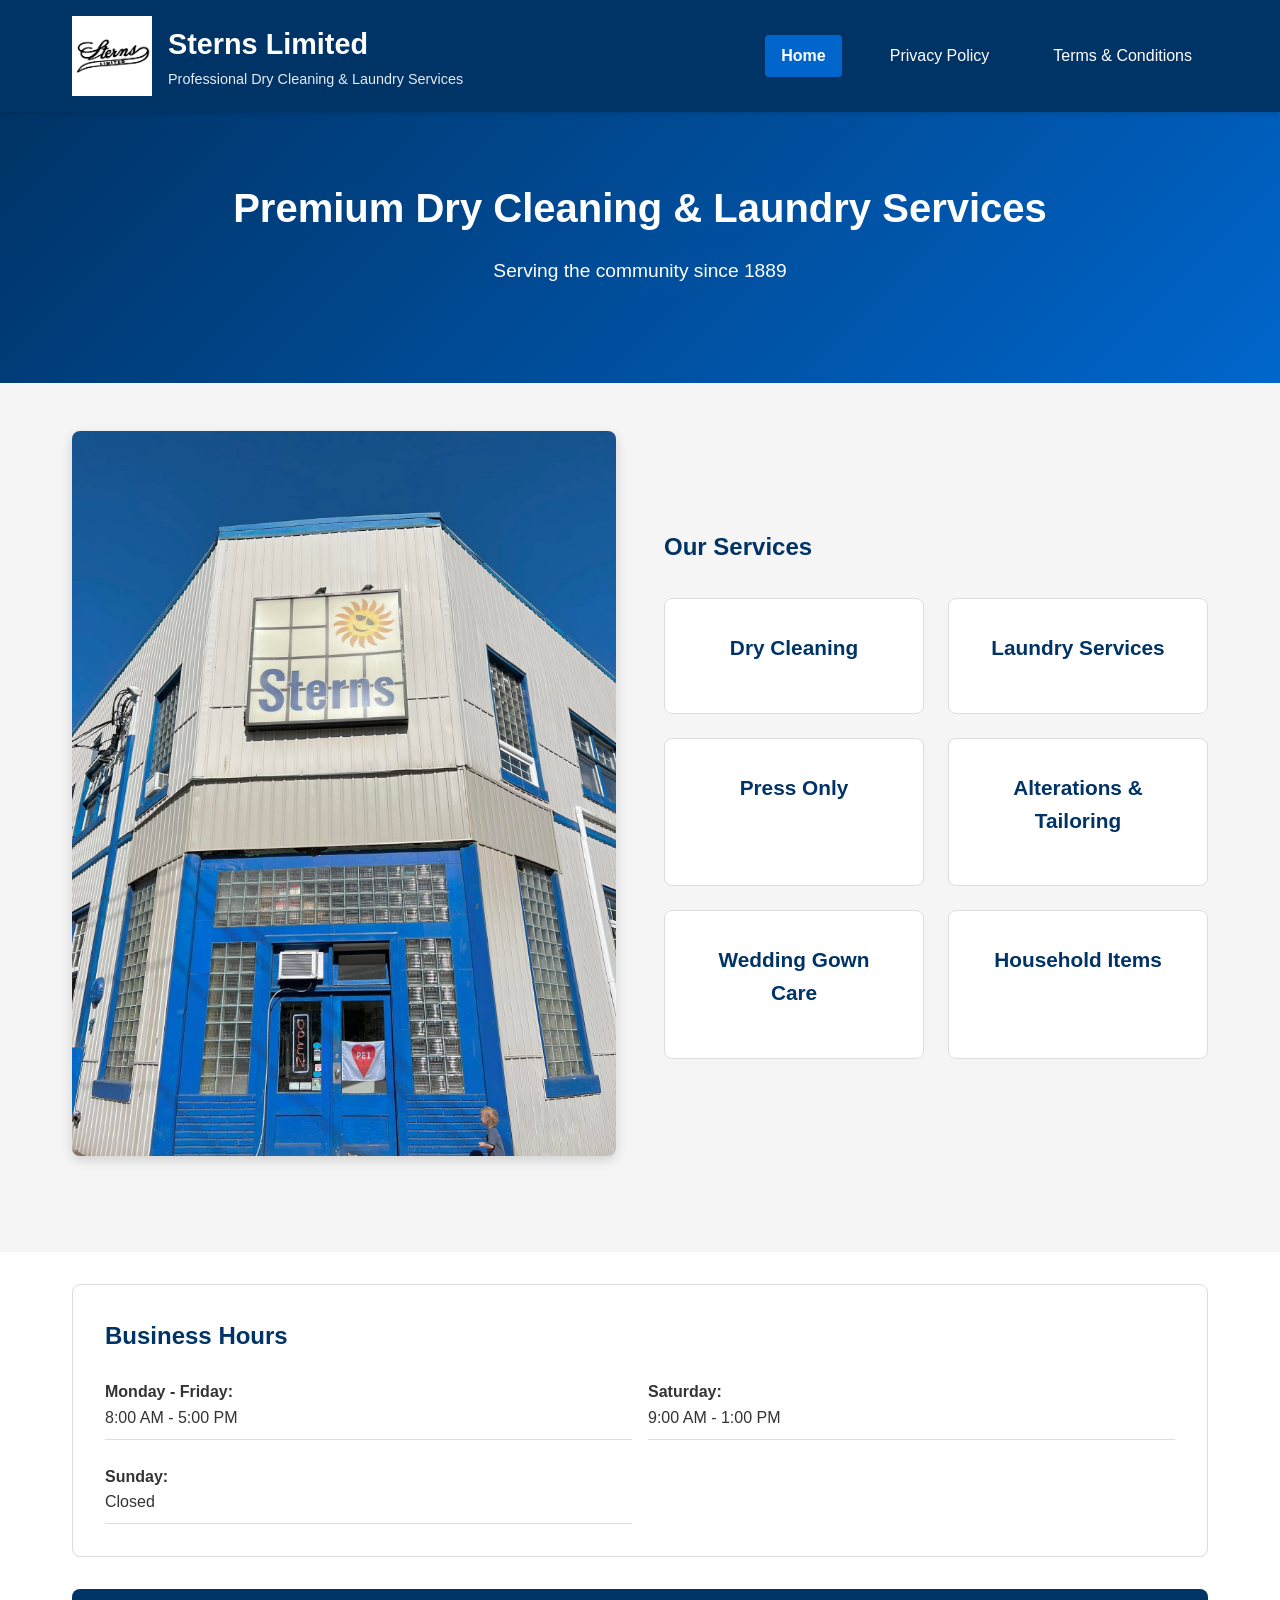
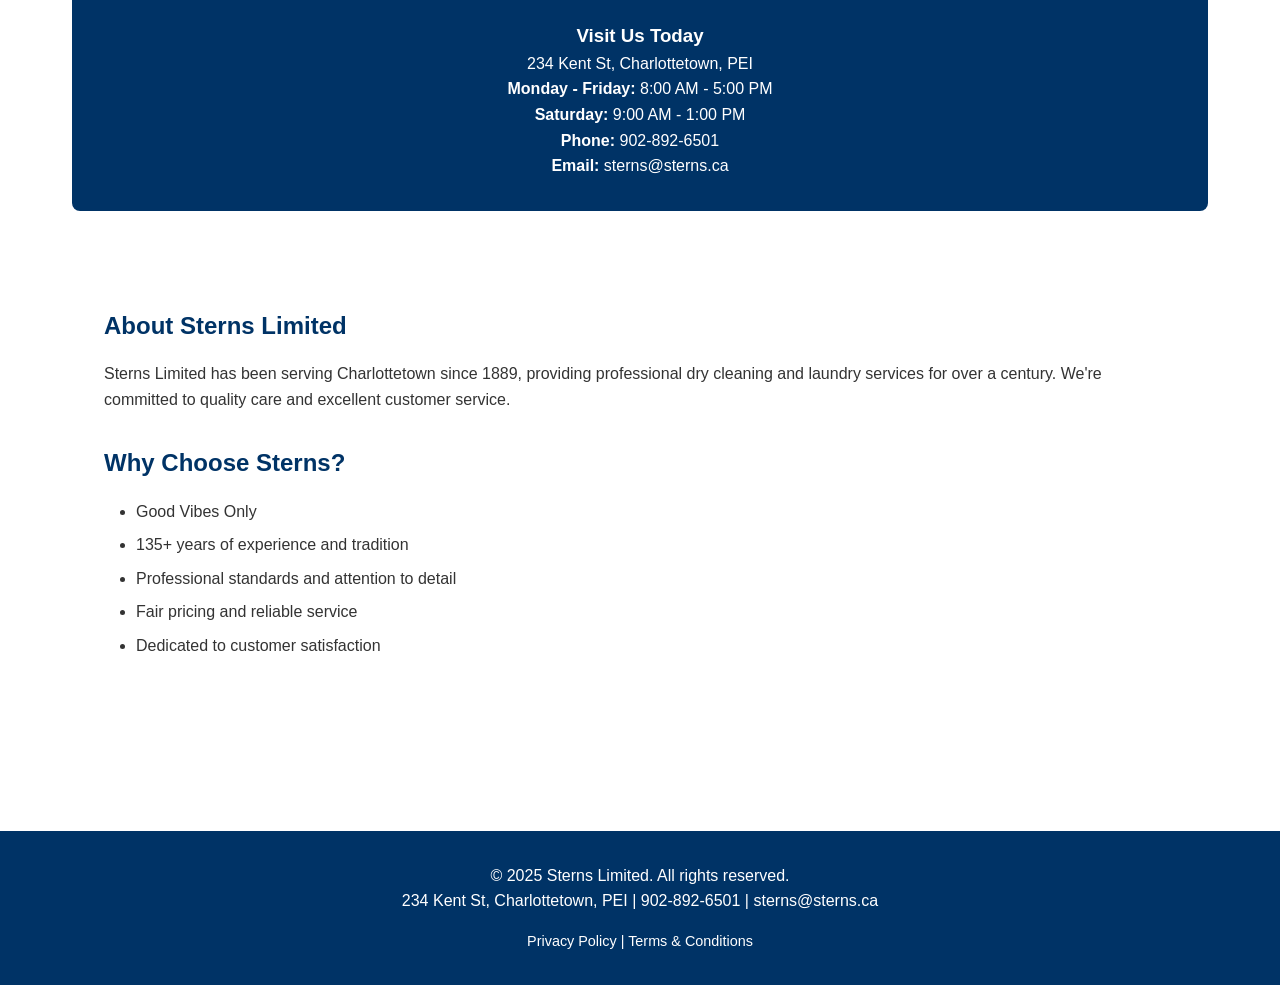
==== commit 62d45ac9: "Add files via upload" ====
--- a/index.html
+++ b/index.html
@@ -3,6 +3,7 @@
 <head>
     <meta charset="UTF-8">
     <meta name="viewport" content="width=device-width, initial-scale=1.0">
+    <link rel="icon" href="logo.png">
     <title>Sterns Limited - Professional Dry Cleaning & Laundry Services</title>
     <link rel="stylesheet" href="styles.css">
 </head>
@@ -32,7 +33,6 @@
         <div class="container">
             <h2>Premium Dry Cleaning & Laundry Services</h2>
             <p>Serving the community since 1889</p>
-            <button class="cta-button">Get Started</button>
         </div>
     </div>
 
@@ -48,6 +48,9 @@
                         </div>
                         <div class="service-card">
                             <h3>Laundry Services</h3>
+                        </div>
+                        <div class="service-card">
+                            <h3>Press Only</h3>
                         </div>
                         <div class="service-card">
                             <h3>Alterations & Tailoring</h3>
@@ -71,13 +74,12 @@
                 <p><strong>Monday - Friday:</strong><br>8:00 AM - 5:00 PM</p>
                 <p><strong>Saturday:</strong><br>9:00 AM - 1:00 PM</p>
                 <p><strong>Sunday:</strong><br>Closed</p>
-                <p><strong>Public Holidays:</strong><br>Closed</p>
             </div>
         </div>
 
         <div class="contact-section">
             <h3>Visit Us Today</h3>
-            <p>234 Kent St, Halifax, Nova Scotia</p>
+            <p>234 Kent St, Charlottetown, PEI</p>
             <p>
                 <strong>Monday - Friday:</strong> 8:00 AM - 5:00 PM<br>
                 <strong>Saturday:</strong> 9:00 AM - 1:00 PM<br>
@@ -92,6 +94,7 @@
 
             <h2>Why Choose Sterns?</h2>
             <ul>
+                <li>Good Vibes Only</li>
                 <li>135+ years of experience and tradition</li>
                 <li>Professional standards and attention to detail</li>
                 <li>Fair pricing and reliable service</li>
@@ -103,7 +106,7 @@
     <footer>
         <div class="container">
             <p>&copy; 2025 Sterns Limited. All rights reserved.</p>
-            <p>234 Kent St, Halifax, Nova Scotia | <a href="tel:902-892-6501">902-892-6501</a> | <a href="mailto:sterns@sterns.ca">sterns@sterns.ca</a></p>
+            <p>234 Kent St, Charlottetown, PEI | <a href="tel:902-892-6501">902-892-6501</a> | <a href="mailto:sterns@sterns.ca">sterns@sterns.ca</a></p>
             <p style="margin-top: 1rem; font-size: 0.9rem;">
                 <a href="privacy.html">Privacy Policy</a> | 
                 <a href="terms.html">Terms & Conditions</a>
